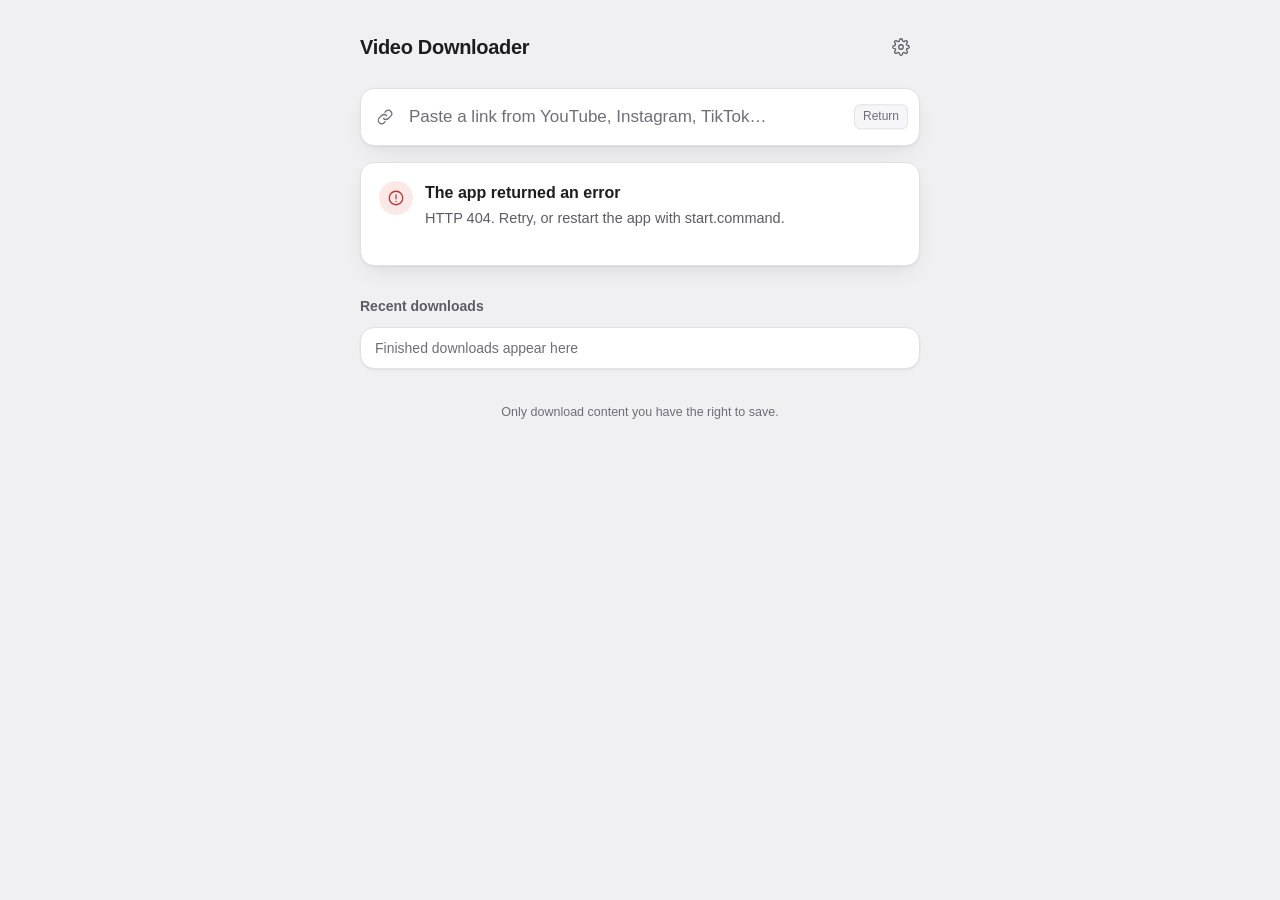
==== static/index.html @ 2c72c85d "Video Downloader: local yt-dlp app with QuickTime-safe MP4 output Flask backend on 127.0.0.1 with a " ====
<!doctype html>
<html lang="en">
<head>
<meta charset="utf-8">
<meta name="viewport" content="width=device-width, initial-scale=1">
<title>Video Downloader</title>
<link rel="stylesheet" href="/static/style.css">
</head>
<body>

<svg width="0" height="0" style="position:absolute" aria-hidden="true">
  <symbol id="i-link" viewBox="0 0 24 24"><path d="M10 14a4.5 4.5 0 0 0 6.4 0l3.2-3.2a4.5 4.5 0 0 0-6.4-6.4L12 5.6"/><path d="M14 10a4.5 4.5 0 0 0-6.4 0l-3.2 3.2a4.5 4.5 0 0 0 6.4 6.4l1.2-1.2"/></symbol>
  <symbol id="i-gear" viewBox="0 0 24 24"><circle cx="12" cy="12" r="3"/><path d="M19.4 15a1.7 1.7 0 0 0 .3 1.8l.1.1a2 2 0 1 1-2.8 2.8l-.1-.1a1.7 1.7 0 0 0-1.8-.3 1.7 1.7 0 0 0-1 1.5V21a2 2 0 1 1-4 0v-.1a1.7 1.7 0 0 0-1.1-1.5 1.7 1.7 0 0 0-1.8.3l-.1.1a2 2 0 1 1-2.8-2.8l.1-.1a1.7 1.7 0 0 0 .3-1.8 1.7 1.7 0 0 0-1.5-1H3a2 2 0 1 1 0-4h.1a1.7 1.7 0 0 0 1.5-1.1 1.7 1.7 0 0 0-.3-1.8l-.1-.1a2 2 0 1 1 2.8-2.8l.1.1a1.7 1.7 0 0 0 1.8.3H9a1.7 1.7 0 0 0 1-1.5V3a2 2 0 1 1 4 0v.1a1.7 1.7 0 0 0 1 1.5 1.7 1.7 0 0 0 1.8-.3l.1-.1a2 2 0 1 1 2.8 2.8l-.1.1a1.7 1.7 0 0 0-.3 1.8V9a1.7 1.7 0 0 0 1.5 1H21a2 2 0 1 1 0 4h-.1a1.7 1.7 0 0 0-1.5 1z"/></symbol>
  <symbol id="i-chevron" viewBox="0 0 24 24"><path d="m6 9 6 6 6-6"/></symbol>
  <symbol id="i-check" viewBox="0 0 24 24"><path d="m5 12.5 4.5 4.5L19 7.5"/></symbol>
  <symbol id="i-alert" viewBox="0 0 24 24"><path d="M12 8v5"/><path d="M12 16.5v.01"/><circle cx="12" cy="12" r="9"/></symbol>
  <symbol id="i-folder" viewBox="0 0 24 24"><path d="M3 7.5A1.5 1.5 0 0 1 4.5 6h4.2l2 2h8.8A1.5 1.5 0 0 1 21 9.5v8a1.5 1.5 0 0 1-1.5 1.5h-15A1.5 1.5 0 0 1 3 17.5z"/></symbol>
  <symbol id="i-play" viewBox="0 0 24 24"><path d="M8 5.5v13l10.5-6.5z"/></symbol>
  <symbol id="i-film" viewBox="0 0 24 24"><rect x="3" y="5" width="18" height="14" rx="2"/><path d="M7 5v14M17 5v14M3 9.5h4M3 14.5h4M17 9.5h4M17 14.5h4"/></symbol>
  <symbol id="i-wave" viewBox="0 0 24 24"><path d="M4 10v4M8 7v10M12 4v16M16 8v8M20 11v2"/></symbol>
  <symbol id="i-copy" viewBox="0 0 24 24"><rect x="9" y="9" width="11" height="11" rx="2"/><path d="M5 15V6a2 2 0 0 1 2-2h8"/></symbol>
</svg>

<main class="app" id="app">
  <header class="app-header">
    <h1 class="app-title">Video Downloader</h1>
    <button class="btn btn-quiet btn-icon" id="open-settings" aria-label="Settings" title="Settings">
      <svg class="icon"><use href="#i-gear"/></svg>
    </button>
  </header>

  <!-- Environment check -->
  <section class="panel" id="v-env" hidden aria-labelledby="env-title">
    <div class="notice">
      <div class="notice-icon"><svg class="icon"><use href="#i-alert"/></svg></div>
      <div>
        <h2 class="notice-title" id="env-title">ffmpeg is not installed</h2>
        <p class="notice-body">ffmpeg and ffprobe merge video with audio and check that files play in QuickTime. Run this in Terminal, then check again.</p>
      </div>
    </div>
    <div class="code-row">
      <code class="code" id="env-cmd">brew install ffmpeg</code>
      <button class="btn" id="copy-cmd"><svg class="icon"><use href="#i-copy"/></svg><span>Copy</span></button>
    </div>
    <ul class="env-list" id="env-list"></ul>
    <div class="actions"><button class="btn btn-primary btn-lg btn-block" id="env-recheck">Check again</button></div>
  </section>

  <!-- Main flow -->
  <div class="stack" id="v-main" hidden>
    <form class="field-wrap" id="url-form" autocomplete="off">
      <label for="url" class="sr-only">Video link</label>
      <svg class="icon field-icon"><use href="#i-link"/></svg>
      <input class="url-input" id="url" type="url" inputmode="url" spellcheck="false"
             placeholder="Paste a link from YouTube, Instagram, TikTok…" autofocus>
      <span class="field-hint" aria-hidden="true">Return</span>
    </form>

    <section class="panel" id="v-skeleton" hidden aria-busy="true" aria-label="Loading video details">
      <div class="media">
        <div class="thumb sk"></div>
        <div class="media-meta">
          <div class="sk sk-line" style="width:90%"></div>
          <div class="sk sk-line" style="width:60%"></div>
          <div class="sk sk-line" style="width:35%;margin-bottom:0"></div>
        </div>
      </div>
    </section>

    <section class="panel" id="v-card" hidden aria-labelledby="media-title">
      <div class="media">
        <div class="thumb" id="thumb"><span class="thumb-time" id="thumb-time" hidden></span></div>
        <div class="media-meta">
          <h2 class="media-title" id="media-title"></h2>
          <p class="media-sub" id="media-sub"></p>
          <p class="media-site" id="media-site"></p>
        </div>
      </div>

      <div class="options" id="v-options">
        <div class="opt-row">
          <span class="opt-label" id="lbl-mode">Download as</span>
          <div class="segmented" role="radiogroup" aria-labelledby="lbl-mode" id="mode">
            <button type="button" role="radio" aria-checked="true" data-mode="video">Video</button>
            <button type="button" role="radio" aria-checked="false" data-mode="audio">Audio</button>
          </div>
        </div>
        <div class="opt-row" id="row-res">
          <label class="opt-label" for="res">Resolution</label>
          <div class="select-wrap">
            <select class="select" id="res"></select>
            <svg class="icon"><use href="#i-chevron"/></svg>
          </div>
        </div>
        <div class="opt-row" id="row-afmt" hidden>
          <span class="opt-label" id="lbl-afmt">Format</span>
          <div class="segmented" role="radiogroup" aria-labelledby="lbl-afmt" id="afmt">
            <button type="button" role="radio" aria-checked="true" data-afmt="mp3">MP3</button>
            <button type="button" role="radio" aria-checked="false" data-afmt="m4a">M4A</button>
          </div>
        </div>
        <p class="opt-note" id="opt-note" aria-live="polite"></p>
        <div class="actions"><button class="btn btn-primary btn-lg btn-block" id="download">Download video</button></div>
      </div>

      <div class="options" id="v-progress" hidden>
        <ol class="steps" id="steps" aria-label="Progress">
          <li data-step="fetching">Fetching</li>
          <li data-step="downloading">Downloading</li>
          <li data-step="converting">Converting</li>
          <li data-step="done">Done</li>
        </ol>
        <div id="prog-live" aria-live="polite">
          <div class="prog-head">
            <span class="prog-label" id="prog-label">Fetching</span>
            <span class="prog-pct" id="prog-pct"></span>
          </div>
          <div class="timeline" role="progressbar" aria-labelledby="prog-label" aria-valuemin="0" aria-valuemax="100" id="bar">
            <div class="timeline-fill" id="bar-fill"></div>
            <div class="timeline-head" id="bar-head"></div>
          </div>
        </div>
        <div class="prog-stats" id="prog-stats">
          <span>Speed <b id="st-speed">–</b></span>
          <span>Time left <b id="st-eta">–</b></span>
          <span>Size <b id="st-size">–</b></span>
        </div>
        <div class="prog-foot">
          <span class="prog-note" id="prog-note"></span>
          <button class="btn" id="cancel">Cancel</button>
        </div>
      </div>

      <div class="options" id="v-done" hidden>
        <div class="done-head" aria-live="polite">
          <div class="badge-ok"><svg class="icon"><use href="#i-check"/></svg></div>
          <div>
            <h3 class="done-title" id="done-title"></h3>
            <p class="done-file" id="done-file"></p>
            <div class="done-checks" id="done-checks"></div>
          </div>
        </div>
        <div class="btn-row">
          <button class="btn btn-primary btn-lg" id="done-reveal"><svg class="icon"><use href="#i-folder"/></svg>Show in Finder</button>
          <button class="btn btn-lg" id="done-open"><svg class="icon"><use href="#i-play"/></svg>Open</button>
        </div>
      </div>
    </section>

    <section class="panel" id="v-error" hidden role="alert">
      <div class="notice">
        <div class="notice-icon"><svg class="icon"><use href="#i-alert"/></svg></div>
        <div>
          <h2 class="notice-title" id="err-title"></h2>
          <p class="notice-body" id="err-message"></p>
          <details class="notice-detail" id="err-details">
            <summary>Details</summary>
            <pre id="err-detail"></pre>
          </details>
        </div>
      </div>
      <div class="btn-row">
        <button class="btn btn-primary btn-lg" id="retry">Retry</button>
        <button class="btn btn-lg" id="err-settings">Open Settings</button>
      </div>
    </section>
  </div>

  <section class="panel" id="v-settings" hidden aria-labelledby="settings-title">
    <div class="settings-head">
      <h2 id="settings-title">Settings</h2>
      <button class="btn" id="close-settings">Done</button>
    </div>
    <div class="setting">
      <label class="setting-label" for="folder">Download folder</label>
      <input class="text-input" id="folder" spellcheck="false">
      <p class="setting-help" id="folder-help">Created if it doesn’t exist</p>
    </div>
    <div class="setting">
      <span class="setting-label" id="lbl-cookies">Use cookies from browser</span>
      <div class="segmented wide" role="radiogroup" aria-labelledby="lbl-cookies" id="cookies">
        <button type="button" role="radio" aria-checked="true" data-b="off">Off</button>
        <button type="button" role="radio" aria-checked="false" data-b="safari">Safari</button>
        <button type="button" role="radio" aria-checked="false" data-b="chrome">Chrome</button>
        <button type="button" role="radio" aria-checked="false" data-b="arc">Arc</button>
        <button type="button" role="radio" aria-checked="false" data-b="firefox">Firefox</button>
      </div>
      <p class="setting-help" id="cookie-help"></p>
    </div>
    <div class="setting">
      <div class="setting-row">
        <div>
          <span class="setting-label" style="margin:0">yt-dlp</span>
          <span class="version" id="ytdlp-version"></span>
        </div>
        <button class="btn" id="update">Update yt-dlp</button>
      </div>
      <p class="setting-help" id="update-status" aria-live="polite">Update when a site that used to work stops working</p>
    </div>
    <p class="saved" id="saved" aria-live="polite"></p>
  </section>

  <section id="v-recent" hidden aria-labelledby="recent-title">
    <h2 class="section-title" id="recent-title">Recent downloads</h2>
    <ul class="recent" id="recent"></ul>
  </section>

  <footer class="app-footer">Only download content you have the right to save.</footer>
</main>

<script src="/static/app.js"></script>
</body>
</html>
---- static/style.css ----
:root {
  color-scheme: light;
  --bg: #f0f0f3;
  --panel: #ffffff;
  --panel-2: #f6f6f8;
  --line: #e1e1e6;
  --line-strong: #c9c9d0;
  --text: #1d1d1f;
  --text-2: #5c5c66;
  --text-3: #6e6e78;
  --accent: #2f5bd3;
  --accent-hover: #2650c0;
  --accent-text: #ffffff;
  --accent-soft: #e6ecfb;
  --render: #a65800;
  --render-soft: #fbefe1;
  --ok: #1e7f43;
  --ok-soft: #e3f3e8;
  --danger: #c0322b;
  --danger-soft: #fbe9e8;
  --focus: #2f5bd3;
  --shadow: 0 1px 2px rgba(20, 20, 40, .06), 0 8px 24px -8px rgba(20, 20, 40, .12);
  --shadow-sm: 0 1px 2px rgba(20, 20, 40, .08);
  --skeleton: #e8e8ec;
  --skeleton-hi: #f4f4f7;
  --radius: 14px;
  --radius-sm: 9px;
  --ease: cubic-bezier(.16, 1, .3, 1);
}
@media (prefers-color-scheme: dark) {
  :root:not([data-theme="light"]) {
    color-scheme: dark;
    --bg: #18181b;
    --panel: #232327;
    --panel-2: #2b2b30;
    --line: #36363c;
    --line-strong: #4a4a52;
    --text: #f2f2f4;
    --text-2: #b0b0b8;
    --text-3: #9a9aa3;
    --accent: #7c97ff;
    --accent-hover: #93a9ff;
    --accent-text: #0f1530;
    --accent-soft: #2a3150;
    --render: #ffb24d;
    --render-soft: #3d2e1a;
    --ok: #5fd28a;
    --ok-soft: #1d3326;
    --danger: #ff7b72;
    --danger-soft: #3d2222;
    --focus: #7c97ff;
    --shadow: 0 1px 2px rgba(0, 0, 0, .3), 0 10px 28px -10px rgba(0, 0, 0, .55);
    --shadow-sm: 0 1px 2px rgba(0, 0, 0, .35);
    --skeleton: #2e2e33;
    --skeleton-hi: #38383e;
  }
}
:root[data-theme="dark"] {
  color-scheme: dark;
  --bg: #18181b;
  --panel: #232327;
  --panel-2: #2b2b30;
  --line: #36363c;
  --line-strong: #4a4a52;
  --text: #f2f2f4;
  --text-2: #b0b0b8;
  --text-3: #9a9aa3;
  --accent: #7c97ff;
  --accent-hover: #93a9ff;
  --accent-text: #0f1530;
  --accent-soft: #2a3150;
  --render: #ffb24d;
  --render-soft: #3d2e1a;
  --ok: #5fd28a;
  --ok-soft: #1d3326;
  --danger: #ff7b72;
  --danger-soft: #3d2222;
  --focus: #7c97ff;
  --shadow: 0 1px 2px rgba(0, 0, 0, .3), 0 10px 28px -10px rgba(0, 0, 0, .55);
  --shadow-sm: 0 1px 2px rgba(0, 0, 0, .35);
  --skeleton: #2e2e33;
  --skeleton-hi: #38383e;
}

* { box-sizing: border-box; }
html { -webkit-text-size-adjust: 100%; }
body {
  margin: 0;
  background: var(--bg);
  color: var(--text);
  font: 15px/1.45 -apple-system, BlinkMacSystemFont, "SF Pro Text", "SF Pro", "Helvetica Neue", sans-serif;
  -webkit-font-smoothing: antialiased;
}
::selection { background: var(--accent-soft); color: var(--text); }
button, input, select { font: inherit; color: inherit; }
:focus { outline: none; }
:focus-visible { outline: 3px solid var(--focus); outline-offset: 2px; border-radius: 8px; }
[hidden] { display: none !important; }
.sr-only { position: absolute; width: 1px; height: 1px; overflow: hidden; clip: rect(0 0 0 0); white-space: nowrap; }

.app {
  width: 100%;
  max-width: 592px;
  margin: 0 auto;
  padding: 28px 16px 32px;
}
.app-header {
  display: flex;
  align-items: center;
  justify-content: space-between;
  margin-bottom: 22px;
}
.app-title {
  margin: 0;
  font-size: 20px;
  font-weight: 650;
  letter-spacing: -0.015em;
}
.icon { width: 18px; height: 18px; flex: none; stroke: currentColor; fill: none; stroke-width: 1.7; stroke-linecap: round; stroke-linejoin: round; }

/* Buttons */
.btn {
  display: inline-flex; align-items: center; justify-content: center; gap: 7px;
  min-height: 40px; padding: 0 16px;
  border: 1px solid var(--line-strong); border-radius: 10px;
  background: var(--panel); color: var(--text);
  font-weight: 550; font-size: 14.5px;
  cursor: pointer; white-space: nowrap;
  box-shadow: var(--shadow-sm);
  transition: background .15s, border-color .15s, transform .1s;
}
.btn:hover { background: var(--panel-2); }
.btn:active { transform: translateY(1px); }
.btn:disabled { opacity: .5; cursor: default; }
.btn-primary { background: var(--accent); border-color: transparent; color: var(--accent-text); }
.btn-primary:hover { background: var(--accent-hover); }
.btn-lg { min-height: 46px; font-size: 15.5px; padding: 0 22px; }
.btn-block { width: 100%; }
.btn-quiet { border-color: transparent; background: transparent; box-shadow: none; color: var(--text-2); }
.btn-quiet:hover { background: var(--panel-2); color: var(--text); }
.btn-icon { width: 38px; min-height: 38px; padding: 0; }
.link-btn { border: 0; background: none; padding: 4px 2px; color: var(--accent); font-weight: 550; cursor: pointer; text-decoration: underline; text-underline-offset: 3px; text-decoration-color: transparent; }
.link-btn:hover { text-decoration-color: currentColor; }

/* Paste field */
.field-wrap { position: relative; }
.url-input {
  width: 100%; height: 58px;
  padding: 0 92px 0 48px;
  border: 1px solid var(--line); border-radius: var(--radius);
  background: var(--panel); box-shadow: var(--shadow);
  font-size: 17px; caret-color: var(--accent);
  transition: border-color .15s, box-shadow .15s;
}
.url-input::placeholder { color: var(--text-3); }
.url-input:focus { border-color: var(--accent); box-shadow: var(--shadow), 0 0 0 4px var(--accent-soft); outline: none; }
.field-icon { position: absolute; left: 16px; top: 50%; transform: translateY(-50%); color: var(--text-3); pointer-events: none; }
.field-hint {
  position: absolute; right: 12px; top: 50%; transform: translateY(-50%);
  padding: 3px 8px; border: 1px solid var(--line); border-radius: 6px;
  font-size: 12px; color: var(--text-3); background: var(--panel-2); pointer-events: none;
}

.stack > * + * { margin-top: 16px; }

/* Panels */
.panel {
  background: var(--panel);
  border: 1px solid var(--line);
  border-radius: var(--radius);
  box-shadow: var(--shadow);
  padding: 18px;
  animation: rise .35s var(--ease) both;
}
@keyframes rise { from { opacity: 0; transform: translateY(6px); } }

/* Media card */
.media { display: flex; gap: 16px; align-items: flex-start; }
.thumb {
  position: relative; flex: none;
  width: 168px; aspect-ratio: 16 / 9;
  border-radius: 9px; overflow: hidden;
  background: var(--panel-2);
}
.thumb img { width: 100%; height: 100%; object-fit: cover; display: block; }
.thumb-time {
  position: absolute; right: 6px; bottom: 6px;
  padding: 1px 6px; border-radius: 5px;
  background: rgba(0, 0, 0, .72); color: #fff;
  font-size: 12px; font-weight: 600; font-variant-numeric: tabular-nums;
}
.media-meta { min-width: 0; flex: 1; padding-top: 2px; }
.media-title {
  margin: 0 0 4px; font-size: 16.5px; font-weight: 620; line-height: 1.3; letter-spacing: -0.01em;
  display: -webkit-box; -webkit-line-clamp: 2; -webkit-box-orient: vertical; overflow: hidden;
}
.media-sub { margin: 0; color: var(--text-2); font-size: 14px; }
.media-sub span + span::before { content: ""; display: inline-block; width: 3px; height: 3px; margin: 0 8px 3px; border-radius: 50%; background: var(--text-3); vertical-align: middle; }
.media-site { margin: 8px 0 0; font-size: 13px; color: var(--text-3); }

/* Skeleton */
.sk { background: linear-gradient(90deg, var(--skeleton) 0%, var(--skeleton-hi) 50%, var(--skeleton) 100%); background-size: 200% 100%; animation: shimmer 1.2s linear infinite; border-radius: 6px; }
.sk-line { height: 14px; margin-bottom: 10px; }
@keyframes shimmer { from { background-position: 100% 0; } to { background-position: -100% 0; } }

/* Options */
.options { margin-top: 18px; padding-top: 18px; border-top: 1px solid var(--line); }
.opt-row { display: flex; gap: 12px; align-items: center; flex-wrap: wrap; }
.opt-row + .opt-row { margin-top: 14px; }
.opt-label { width: 92px; flex: none; font-size: 14px; color: var(--text-2); }
.segmented {
  display: inline-flex; padding: 3px; gap: 2px;
  border-radius: 10px; background: var(--panel-2); border: 1px solid var(--line);
}
.segmented button {
  min-width: 84px; min-height: 32px; padding: 0 14px;
  border: 0; border-radius: 7px; background: transparent;
  color: var(--text-2); font-weight: 550; font-size: 14px; cursor: pointer;
  transition: background .2s var(--ease), color .2s;
}
.segmented button[aria-checked="true"] { background: var(--panel); color: var(--text); box-shadow: var(--shadow-sm), 0 0 0 1px var(--line); }
.segmented.wide { display: flex; width: 100%; }
.segmented.wide button { flex: 1; min-width: 0; padding: 0 6px; }
.select-wrap { position: relative; flex: 1; min-width: 180px; }
.select {
  width: 100%; min-height: 38px; padding: 0 36px 0 12px;
  border: 1px solid var(--line-strong); border-radius: 9px;
  background: var(--panel); appearance: none; -webkit-appearance: none; cursor: pointer;
  font-variant-numeric: tabular-nums;
}
.select-wrap .icon { position: absolute; right: 11px; top: 50%; transform: translateY(-50%); width: 14px; height: 14px; pointer-events: none; color: var(--text-2); }
.opt-note { margin: 10px 0 0 104px; font-size: 13px; color: var(--text-3); }
.actions { margin-top: 20px; }

/* Progress */
.steps { display: flex; gap: 6px; margin: 0 0 18px; padding: 0; list-style: none; }
.steps li { flex: 1; font-size: 12.5px; color: var(--text-3); font-weight: 550; }
.steps li::before { content: ""; display: block; height: 3px; margin-bottom: 7px; border-radius: 2px; background: var(--line); transition: background .3s; }
.steps li.done { color: var(--text-2); }
.steps li.done::before { background: var(--text-3); }
.steps li.current { color: var(--text); }
.steps li.current::before { background: var(--accent); }
.steps li.current.render::before { background: var(--render); }

.prog-head { display: flex; align-items: baseline; justify-content: space-between; gap: 12px; margin-bottom: 10px; }
.prog-label { font-weight: 600; font-size: 15px; }
.prog-pct { font-size: 26px; font-weight: 650; letter-spacing: -0.02em; font-variant-numeric: tabular-nums; }
.timeline {
  position: relative; height: 10px; border-radius: 5px;
  background: var(--panel-2); border: 1px solid var(--line);
  background-image: repeating-linear-gradient(90deg, transparent 0 calc(10% - 1px), var(--line) calc(10% - 1px) 10%);
}
.timeline-fill {
  position: absolute; inset: 0 auto 0 0; width: 0;
  border-radius: 5px 0 0 5px; background: var(--accent);
  transition: width .45s var(--ease);
}
.timeline-head {
  position: absolute; top: -5px; bottom: -5px; left: 0; width: 2px;
  margin-left: -1px; border-radius: 1px; background: var(--text);
  transition: left .45s var(--ease);
}
.timeline-head::before {
  content: ""; position: absolute; top: -3px; left: -4px; width: 10px; height: 6px;
  border-radius: 2px 2px 5px 5px; background: var(--text);
}
.is-render .timeline-fill { background: var(--render); }
/* No percentage yet (fetching, merging): a sliding segment instead of a fill. */
.is-indeterminate .timeline-head { display: none; }
.is-indeterminate .timeline-fill { width: 30% !important; border-radius: 5px; animation: slide 1.1s var(--ease) infinite; }
@keyframes slide { from { left: -30%; } to { left: 100%; } }
.timeline { overflow: visible; }
.is-indeterminate .timeline { overflow: hidden; }
.prog-stats { display: flex; gap: 22px; margin-top: 12px; font-size: 13.5px; color: var(--text-2); font-variant-numeric: tabular-nums; }
.prog-stats b { color: var(--text); font-weight: 600; }
.prog-foot { display: flex; align-items: center; justify-content: space-between; gap: 12px; margin-top: 18px; }
.prog-note { font-size: 13px; color: var(--text-3); }

/* Done */
.done-head { display: flex; gap: 12px; align-items: flex-start; }
.badge-ok { flex: none; display: grid; place-items: center; width: 34px; height: 34px; border-radius: 50%; background: var(--ok-soft); color: var(--ok); animation: pop .4s var(--ease) both; }
@keyframes pop { from { transform: scale(.6); opacity: 0; } }
.done-title { margin: 0; font-weight: 620; font-size: 16px; }
.done-file { margin: 3px 0 0; font-size: 13.5px; color: var(--text-2); word-break: break-all; }
.done-checks { display: flex; gap: 8px; flex-wrap: wrap; margin-top: 10px; }
.chip { padding: 2px 9px; border-radius: 999px; font-size: 12.5px; font-weight: 550; background: var(--panel-2); color: var(--text-2); border: 1px solid var(--line); font-variant-numeric: tabular-nums; }
.btn-row { display: flex; gap: 10px; flex-wrap: wrap; margin-top: 18px; }
.btn-row .btn { flex: 1; min-width: 140px; }

/* Error / notice */
.notice { display: flex; gap: 12px; align-items: flex-start; }
.notice-icon { flex: none; display: grid; place-items: center; width: 34px; height: 34px; border-radius: 50%; background: var(--danger-soft); color: var(--danger); }
.notice-title { margin: 0; font-weight: 620; font-size: 16px; }
.notice-body { margin: 4px 0 0; color: var(--text-2); font-size: 14.5px; }
.notice-detail { margin: 12px 0 0; font-size: 12.5px; color: var(--text-3); }
.notice-detail summary { cursor: pointer; }
.notice-detail pre { margin: 8px 0 0; padding: 10px; border-radius: 8px; background: var(--panel-2); white-space: pre-wrap; word-break: break-word; font: 12px/1.5 ui-monospace, "SF Mono", Menlo, monospace; color: var(--text-2); }

.code-row { display: flex; gap: 8px; margin-top: 14px; }
.code {
  flex: 1; display: flex; align-items: center; min-height: 40px; padding: 0 12px;
  border-radius: 9px; background: var(--panel-2); border: 1px solid var(--line);
  font: 14px ui-monospace, "SF Mono", Menlo, monospace; user-select: all; overflow-x: auto; white-space: nowrap;
}
.env-list { margin: 14px 0 0; padding: 0; list-style: none; font-size: 14px; }
.env-list li { display: flex; justify-content: space-between; padding: 8px 0; border-top: 1px solid var(--line); }
.env-list .ok { color: var(--ok); font-weight: 550; }
.env-list .missing { color: var(--danger); font-weight: 550; }

/* Recent */
.section-title { margin: 30px 0 10px; font-size: 14px; font-weight: 620; color: var(--text-2); }
.recent { margin: 0; padding: 0; list-style: none; background: var(--panel); border: 1px solid var(--line); border-radius: var(--radius); box-shadow: var(--shadow-sm); overflow: hidden; }
.recent li { display: flex; align-items: center; gap: 12px; padding: 10px 8px 10px 14px; }
.recent li + li { border-top: 1px solid var(--line); }
.recent-kind { flex: none; color: var(--text-3); }
.recent-main { flex: 1; min-width: 0; }
.recent-title { margin: 0; font-size: 14.5px; font-weight: 550; white-space: nowrap; overflow: hidden; text-overflow: ellipsis; }
.recent-meta { margin: 1px 0 0; font-size: 12.5px; color: var(--text-3); font-variant-numeric: tabular-nums; }
.recent-meta span + span::before { content: ""; display: inline-block; width: 3px; height: 3px; margin: 0 7px 3px; border-radius: 50%; background: var(--text-3); vertical-align: middle; }
.recent-actions { display: flex; flex: none; }
.recent li.missing .recent-title { color: var(--text-3); }
.empty-recent { padding: 18px 14px; color: var(--text-3); font-size: 14px; text-align: center; }

/* Settings */
.settings-head { display: flex; align-items: center; justify-content: space-between; margin-bottom: 6px; }
.settings-head h2 { margin: 0; font-size: 17px; font-weight: 650; }
.setting { padding: 16px 0; border-top: 1px solid var(--line); }
.setting:first-of-type { border-top: 0; }
.setting-label { display: block; margin-bottom: 8px; font-weight: 600; font-size: 14.5px; }
.setting-help { margin: 8px 0 0; font-size: 13px; color: var(--text-3); }
.text-input {
  width: 100%; min-height: 40px; padding: 0 12px;
  border: 1px solid var(--line-strong); border-radius: 9px; background: var(--panel);
}
.text-input:focus { border-color: var(--accent); box-shadow: 0 0 0 4px var(--accent-soft); outline: none; }
.setting-row { display: flex; align-items: center; justify-content: space-between; gap: 12px; flex-wrap: wrap; }
.version { font-size: 13.5px; color: var(--text-2); font-variant-numeric: tabular-nums; }
.saved { font-size: 13px; color: var(--ok); font-weight: 550; }

.app-footer { margin-top: 34px; text-align: center; font-size: 12.5px; color: var(--text-3); }

@media (max-width: 520px) {
  .app { padding-top: 18px; }
  .media { flex-direction: column; gap: 12px; }
  .thumb { width: 100%; }
  .opt-label { width: 100%; }
  .opt-note { margin-left: 0; }
  .field-hint { display: none; }
  .url-input { padding-right: 16px; font-size: 16px; }
  .prog-stats { gap: 14px; flex-wrap: wrap; }
}
@media (prefers-reduced-motion: reduce) {
  *, *::before, *::after { animation-duration: .01ms !important; animation-iteration-count: 1 !important; transition-duration: .01ms !important; }
}
@media (prefers-reduced-motion: reduce) {
  .is-indeterminate .timeline-fill { animation: none !important; left: 0; width: 100% !important; opacity: .35; }
}
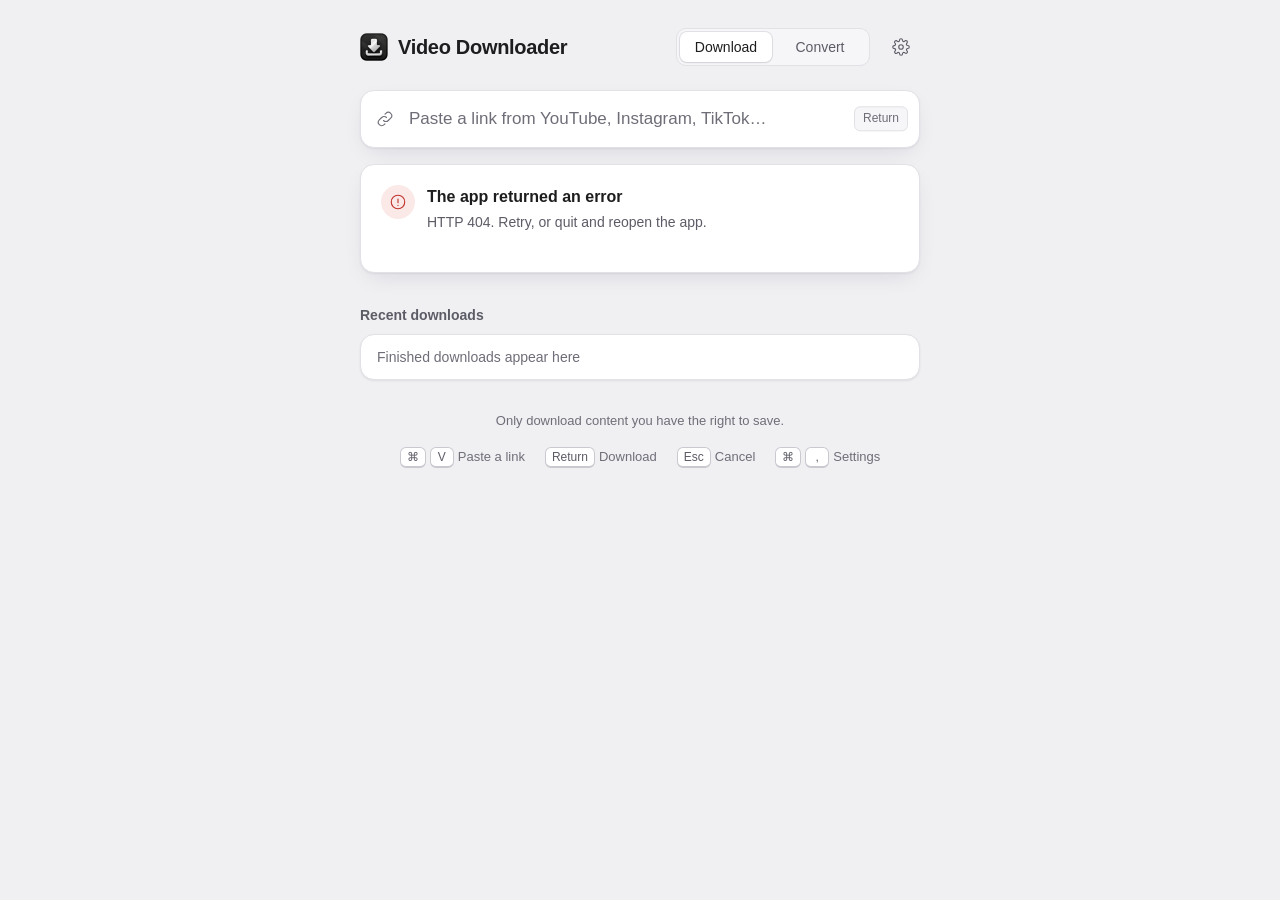
==== commit 822cc28e: "Video Downloader 2.0: Mac app, Convert, Chrome extension, phone mode - Mac app: pywebview window, Py" ====
--- a/static/index.html
+++ b/static/index.html
@@ -5,6 +5,12 @@
 <meta name="viewport" content="width=device-width, initial-scale=1">
 <title>Video Downloader</title>
 <link rel="stylesheet" href="/static/style.css">
+<link rel="icon" type="image/png" sizes="32x32" href="/static/icons/favicon-32.png">
+<link rel="icon" type="image/png" sizes="16x16" href="/static/icons/favicon-16.png">
+<link rel="apple-touch-icon" href="/static/icons/apple-touch-icon.png">
+<link rel="manifest" href="/manifest.webmanifest">
+<meta name="theme-color" content="#f0f0f3" media="(prefers-color-scheme: light)">
+<meta name="theme-color" content="#18181b" media="(prefers-color-scheme: dark)">
 </head>
 <body>
 
@@ -19,42 +25,70 @@
   <symbol id="i-film" viewBox="0 0 24 24"><rect x="3" y="5" width="18" height="14" rx="2"/><path d="M7 5v14M17 5v14M3 9.5h4M3 14.5h4M17 9.5h4M17 14.5h4"/></symbol>
   <symbol id="i-wave" viewBox="0 0 24 24"><path d="M4 10v4M8 7v10M12 4v16M16 8v8M20 11v2"/></symbol>
   <symbol id="i-copy" viewBox="0 0 24 24"><rect x="9" y="9" width="11" height="11" rx="2"/><path d="M5 15V6a2 2 0 0 1 2-2h8"/></symbol>
+  <symbol id="i-x" viewBox="0 0 24 24"><path d="M6.5 6.5l11 11M17.5 6.5l-11 11"/></symbol>
+  <symbol id="i-down" viewBox="0 0 24 24"><path d="M12 4v11"/><path d="m7 10.5 5 5 5-5"/><path d="M5 20h14"/></symbol>
+  <symbol id="i-file-in" viewBox="0 0 24 24"><path d="M12 3v10"/><path d="m8 9.5 4 4 4-4"/><path d="M4 15v3.5A1.5 1.5 0 0 0 5.5 20h13a1.5 1.5 0 0 0 1.5-1.5V15"/></symbol>
 </svg>
 
 <main class="app" id="app">
   <header class="app-header">
-    <h1 class="app-title">Video Downloader</h1>
-    <button class="btn btn-quiet btn-icon" id="open-settings" aria-label="Settings" title="Settings">
+    <div class="brand">
+      <span class="mark" aria-hidden="true"></span>
+      <h1 class="app-title">Video Downloader</h1>
+    </div>
+    <div class="tabs" role="tablist" aria-label="Mode" id="tabs" hidden>
+      <button type="button" role="tab" id="tab-download" aria-selected="true" aria-controls="v-main">Download</button>
+      <button type="button" role="tab" id="tab-convert" aria-selected="false" aria-controls="v-convert" tabindex="-1">Convert</button>
+    </div>
+    <button class="btn btn-quiet btn-icon" id="open-settings" aria-label="Settings" title="Settings  ⌘," hidden>
       <svg class="icon"><use href="#i-gear"/></svg>
     </button>
   </header>
 
-  <!-- Environment check -->
+  <!-- Phone: PIN gate -->
+  <section class="panel" id="v-pin" hidden aria-labelledby="pin-title">
+    <div class="pin-head">
+      <span class="mark" aria-hidden="true"></span>
+      <h2 id="pin-title">Enter the PIN from your Mac</h2>
+      <p class="notice-body" style="margin:0">On your Mac, open Video Downloader › Settings. The PIN is under “Use from my phone”.</p>
+    </div>
+    <form id="pin-form" autocomplete="off">
+      <label class="sr-only" for="pin">6-digit PIN</label>
+      <input class="pin-input" id="pin" inputmode="numeric" autocomplete="one-time-code" maxlength="7" placeholder="••••••" aria-describedby="pin-error">
+      <p class="pin-error" id="pin-error" role="alert" hidden></p>
+      <button class="btn btn-primary btn-lg btn-block" id="pin-go">Continue</button>
+    </form>
+  </section>
+
+  <!-- Missing tools -->
   <section class="panel" id="v-env" hidden aria-labelledby="env-title">
     <div class="notice">
       <div class="notice-icon"><svg class="icon"><use href="#i-alert"/></svg></div>
       <div>
-        <h2 class="notice-title" id="env-title">ffmpeg is not installed</h2>
-        <p class="notice-body">ffmpeg and ffprobe merge video with audio and check that files play in QuickTime. Run this in Terminal, then check again.</p>
-      </div>
-    </div>
-    <div class="code-row">
-      <code class="code" id="env-cmd">brew install ffmpeg</code>
-      <button class="btn" id="copy-cmd"><svg class="icon"><use href="#i-copy"/></svg><span>Copy</span></button>
+        <h2 class="notice-title" id="env-title">Part of the app is missing</h2>
+        <p class="notice-body" id="env-body">yt-dlp, ffmpeg or ffprobe couldn’t be found. Download Video Downloader again from GitHub.</p>
+      </div>
     </div>
     <ul class="env-list" id="env-list"></ul>
     <div class="actions"><button class="btn btn-primary btn-lg btn-block" id="env-recheck">Check again</button></div>
   </section>
 
-  <!-- Main flow -->
-  <div class="stack" id="v-main" hidden>
+  <!-- Download -->
+  <div class="stack" id="v-main" hidden role="tabpanel" aria-labelledby="tab-download">
     <form class="field-wrap" id="url-form" autocomplete="off">
       <label for="url" class="sr-only">Video link</label>
       <svg class="icon field-icon"><use href="#i-link"/></svg>
       <input class="url-input" id="url" type="url" inputmode="url" spellcheck="false"
-             placeholder="Paste a link from YouTube, Instagram, TikTok…" autofocus>
+             placeholder="Paste a link from YouTube, Instagram, TikTok…">
       <span class="field-hint" aria-hidden="true">Return</span>
     </form>
+
+    <div class="clip" id="clip" hidden>
+      <svg class="icon" aria-hidden="true"><use href="#i-copy"/></svg>
+      <span class="clip-text">On your clipboard: <b id="clip-url"></b></span>
+      <button class="btn btn-primary" id="clip-use">Use this link</button>
+      <button class="btn btn-quiet btn-icon" id="clip-dismiss" aria-label="Dismiss" title="Dismiss"><svg class="icon"><use href="#i-x"/></svg></button>
+    </div>
 
     <section class="panel" id="v-skeleton" hidden aria-busy="true" aria-label="Loading video details">
       <div class="media">
@@ -78,6 +112,14 @@
       </div>
 
       <div class="options" id="v-options">
+        <div class="existing" id="existing" hidden>
+          <div class="badge-ok"><svg class="icon"><use href="#i-check"/></svg></div>
+          <div class="existing-main">
+            <p class="existing-title" id="existing-title"></p>
+            <p class="existing-file" id="existing-file"></p>
+          </div>
+          <button class="btn only-mac" id="existing-reveal"><svg class="icon"><use href="#i-folder"/></svg>Show in Finder</button>
+        </div>
         <div class="opt-row">
           <span class="opt-label" id="lbl-mode">Download as</span>
           <div class="segmented" role="radiogroup" aria-labelledby="lbl-mode" id="mode">
@@ -140,9 +182,12 @@
             <div class="done-checks" id="done-checks"></div>
           </div>
         </div>
-        <div class="btn-row">
+        <div class="btn-row only-mac">
           <button class="btn btn-primary btn-lg" id="done-reveal"><svg class="icon"><use href="#i-folder"/></svg>Show in Finder</button>
           <button class="btn btn-lg" id="done-open"><svg class="icon"><use href="#i-play"/></svg>Open</button>
+        </div>
+        <div class="btn-row only-phone">
+          <a class="btn btn-primary btn-lg" id="done-save" download><svg class="icon"><use href="#i-down"/></svg>Save to this device</a>
         </div>
       </div>
     </section>
@@ -159,13 +204,49 @@
           </details>
         </div>
       </div>
-      <div class="btn-row">
+      <div class="btn-row" id="err-actions">
         <button class="btn btn-primary btn-lg" id="retry">Retry</button>
-        <button class="btn btn-lg" id="err-settings">Open Settings</button>
-      </div>
+      </div>
+      <p class="err-more" id="err-more" hidden></p>
     </section>
   </div>
 
+  <!-- Convert -->
+  <div class="stack" id="v-convert" hidden role="tabpanel" aria-labelledby="tab-convert">
+    <section class="panel" aria-label="Convert to audio">
+      <div class="drop" id="drop">
+        <div class="drop-icon"><svg class="icon"><use href="#i-file-in"/></svg></div>
+        <p class="drop-title" id="drop-title">Drop video or audio files here</p>
+        <p class="drop-sub">They start converting as soon as you add them</p>
+        <button class="btn" id="choose">Choose files…</button>
+      </div>
+      <div class="convert-opts">
+        <div class="opt-row">
+          <span class="opt-label" id="lbl-cfmt">Convert to</span>
+          <div class="segmented" role="radiogroup" aria-labelledby="lbl-cfmt" id="cfmt">
+            <button type="button" role="radio" aria-checked="true" data-cf="mp3">MP3</button>
+            <button type="button" role="radio" aria-checked="false" data-cf="m4a">M4A</button>
+            <button type="button" role="radio" aria-checked="false" data-cf="wav">WAV</button>
+          </div>
+        </div>
+        <div class="opt-row" id="row-cq">
+          <span class="opt-label" id="lbl-cq">Quality</span>
+          <div class="segmented" role="radiogroup" aria-labelledby="lbl-cq" id="cq">
+            <button type="button" role="radio" aria-checked="true" data-q="192">Standard</button>
+            <button type="button" role="radio" aria-checked="false" data-q="320">High</button>
+          </div>
+        </div>
+        <p class="opt-note" id="c-note"></p>
+      </div>
+    </section>
+    <section id="v-files" hidden aria-labelledby="files-title">
+      <h2 class="section-title" id="files-title">Files</h2>
+      <ul class="files" id="files"></ul>
+      <p class="sr-only" id="files-status" aria-live="polite"></p>
+    </section>
+  </div>
+
+  <!-- Settings -->
   <section class="panel" id="v-settings" hidden aria-labelledby="settings-title">
     <div class="settings-head">
       <h2 id="settings-title">Settings</h2>
@@ -173,7 +254,10 @@
     </div>
     <div class="setting">
       <label class="setting-label" for="folder">Download folder</label>
-      <input class="text-input" id="folder" spellcheck="false">
+      <div class="code-row tight">
+        <input class="text-input" id="folder" spellcheck="false">
+        <button class="btn" id="choose-folder">Choose…</button>
+      </div>
       <p class="setting-help" id="folder-help">Created if it doesn’t exist</p>
     </div>
     <div class="setting">
@@ -197,15 +281,51 @@
       </div>
       <p class="setting-help" id="update-status" aria-live="polite">Update when a site that used to work stops working</p>
     </div>
+    <div class="setting">
+      <span class="setting-label" id="lbl-token">Connect Chrome extension</span>
+      <div class="code-row tight">
+        <code class="code" id="token"></code>
+        <button class="btn" id="copy-token"><svg class="icon"><use href="#i-copy"/></svg><span>Copy</span></button>
+      </div>
+      <p class="setting-help">Paste this once in the extension’s Options. Without it, Chrome can’t send links to the app.</p>
+    </div>
+    <div class="setting">
+      <div class="setting-row">
+        <span class="setting-label" style="margin:0" id="lbl-phone">Use from my phone (same Wi-Fi)</span>
+        <button class="switch" role="switch" aria-checked="false" aria-labelledby="lbl-phone" id="phone-switch"></button>
+      </div>
+      <p class="setting-help" id="phone-off-help">Open the app in your phone’s browser. Downloads still run on this Mac.</p>
+      <div id="phone-on" hidden>
+        <div class="phone-pair">
+          <div class="qr-box" id="qr"></div>
+          <dl class="pair-facts">
+            <dt>Scan, or open on your phone</dt>
+            <dd id="phone-url"></dd>
+            <dt>PIN</dt>
+            <dd class="pin-code" id="phone-pin"></dd>
+          </dl>
+        </div>
+        <p class="warn"><svg class="icon"><use href="#i-alert"/></svg><span>Anyone on this Wi-Fi who has the PIN can use the app. It turns off when you quit.</span></p>
+      </div>
+    </div>
     <p class="saved" id="saved" aria-live="polite"></p>
   </section>
 
+  <!-- Recent -->
   <section id="v-recent" hidden aria-labelledby="recent-title">
     <h2 class="section-title" id="recent-title">Recent downloads</h2>
     <ul class="recent" id="recent"></ul>
   </section>
 
-  <footer class="app-footer">Only download content you have the right to save.</footer>
+  <footer class="app-footer">
+    Only download content you have the right to save.
+    <div class="keys" aria-label="Keyboard shortcuts">
+      <span><kbd>⌘</kbd><kbd>V</kbd>Paste a link</span>
+      <span><kbd>Return</kbd>Download</span>
+      <span><kbd>Esc</kbd>Cancel</span>
+      <span><kbd>⌘</kbd><kbd>,</kbd>Settings</span>
+    </div>
+  </footer>
 </main>
 
 <script src="/static/app.js"></script>
--- a/static/style.css
+++ b/static/style.css
@@ -1,3 +1,5 @@
+/* Video Downloader. Shared with preview.html (the design reference). */
+/* ===== App styles (shared with static/style.css) ===== */
 :root {
   color-scheme: light;
   --bg: #f0f0f3;
@@ -108,23 +110,23 @@
   display: flex;
   align-items: center;
   justify-content: space-between;
-  margin-bottom: 22px;
+  margin-bottom: 24px;
 }
 .app-title {
   margin: 0;
   font-size: 20px;
-  font-weight: 650;
+  font-weight: 600;
   letter-spacing: -0.015em;
 }
-.icon { width: 18px; height: 18px; flex: none; stroke: currentColor; fill: none; stroke-width: 1.7; stroke-linecap: round; stroke-linejoin: round; }
+.icon { width: 18px; height: 18px; flex: none; stroke: currentColor; fill: none; stroke-width: 1.5; stroke-linecap: round; stroke-linejoin: round; }
 
 /* Buttons */
 .btn {
-  display: inline-flex; align-items: center; justify-content: center; gap: 7px;
+  display: inline-flex; align-items: center; justify-content: center; gap: 8px;
   min-height: 40px; padding: 0 16px;
   border: 1px solid var(--line-strong); border-radius: 10px;
   background: var(--panel); color: var(--text);
-  font-weight: 550; font-size: 14.5px;
+  font-weight: 500; font-size: 14px;
   cursor: pointer; white-space: nowrap;
   box-shadow: var(--shadow-sm);
   transition: background .15s, border-color .15s, transform .1s;
@@ -134,12 +136,12 @@
 .btn:disabled { opacity: .5; cursor: default; }
 .btn-primary { background: var(--accent); border-color: transparent; color: var(--accent-text); }
 .btn-primary:hover { background: var(--accent-hover); }
-.btn-lg { min-height: 46px; font-size: 15.5px; padding: 0 22px; }
+.btn-lg { min-height: 48px; font-size: 16px; padding: 0 24px; }
 .btn-block { width: 100%; }
 .btn-quiet { border-color: transparent; background: transparent; box-shadow: none; color: var(--text-2); }
 .btn-quiet:hover { background: var(--panel-2); color: var(--text); }
 .btn-icon { width: 38px; min-height: 38px; padding: 0; }
-.link-btn { border: 0; background: none; padding: 4px 2px; color: var(--accent); font-weight: 550; cursor: pointer; text-decoration: underline; text-underline-offset: 3px; text-decoration-color: transparent; }
+.link-btn { border: 0; background: none; padding: 4px 2px; color: var(--accent); font-weight: 500; cursor: pointer; text-decoration: underline; text-underline-offset: 3px; text-decoration-color: transparent; }
 .link-btn:hover { text-decoration-color: currentColor; }
 
 /* Paste field */
@@ -169,7 +171,7 @@
   border: 1px solid var(--line);
   border-radius: var(--radius);
   box-shadow: var(--shadow);
-  padding: 18px;
+  padding: 20px;
   animation: rise .35s var(--ease) both;
 }
 @keyframes rise { from { opacity: 0; transform: translateY(6px); } }
@@ -182,7 +184,8 @@
   border-radius: 9px; overflow: hidden;
   background: var(--panel-2);
 }
-.thumb img { width: 100%; height: 100%; object-fit: cover; display: block; }
+.thumb img, .thumb .thumb-fake { width: 100%; height: 100%; object-fit: cover; display: block; }
+.thumb-fake { background: linear-gradient(180deg, #9fb7c9 0%, #c8d3c0 48%, #6f8a5c 49%, #4f6b44 100%); }
 .thumb-time {
   position: absolute; right: 6px; bottom: 6px;
   padding: 1px 6px; border-radius: 5px;
@@ -191,7 +194,7 @@
 }
 .media-meta { min-width: 0; flex: 1; padding-top: 2px; }
 .media-title {
-  margin: 0 0 4px; font-size: 16.5px; font-weight: 620; line-height: 1.3; letter-spacing: -0.01em;
+  margin: 0 0 4px; font-size: 16px; font-weight: 600; line-height: 1.3;
   display: -webkit-box; -webkit-line-clamp: 2; -webkit-box-orient: vertical; overflow: hidden;
 }
 .media-sub { margin: 0; color: var(--text-2); font-size: 14px; }
@@ -204,9 +207,9 @@
 @keyframes shimmer { from { background-position: 100% 0; } to { background-position: -100% 0; } }
 
 /* Options */
-.options { margin-top: 18px; padding-top: 18px; border-top: 1px solid var(--line); }
+.options { margin-top: 20px; padding-top: 20px; border-top: 1px solid var(--line); }
 .opt-row { display: flex; gap: 12px; align-items: center; flex-wrap: wrap; }
-.opt-row + .opt-row { margin-top: 14px; }
+.opt-row + .opt-row { margin-top: 12px; }
 .opt-label { width: 92px; flex: none; font-size: 14px; color: var(--text-2); }
 .segmented {
   display: inline-flex; padding: 3px; gap: 2px;
@@ -215,7 +218,7 @@
 .segmented button {
   min-width: 84px; min-height: 32px; padding: 0 14px;
   border: 0; border-radius: 7px; background: transparent;
-  color: var(--text-2); font-weight: 550; font-size: 14px; cursor: pointer;
+  color: var(--text-2); font-weight: 500; font-size: 14px; cursor: pointer;
   transition: background .2s var(--ease), color .2s;
 }
 .segmented button[aria-checked="true"] { background: var(--panel); color: var(--text); box-shadow: var(--shadow-sm), 0 0 0 1px var(--line); }
@@ -229,13 +232,13 @@
   font-variant-numeric: tabular-nums;
 }
 .select-wrap .icon { position: absolute; right: 11px; top: 50%; transform: translateY(-50%); width: 14px; height: 14px; pointer-events: none; color: var(--text-2); }
-.opt-note { margin: 10px 0 0 104px; font-size: 13px; color: var(--text-3); }
+.opt-note { margin: 12px 0 0 104px; font-size: 13px; color: var(--text-3); }
 .actions { margin-top: 20px; }
 
 /* Progress */
-.steps { display: flex; gap: 6px; margin: 0 0 18px; padding: 0; list-style: none; }
-.steps li { flex: 1; font-size: 12.5px; color: var(--text-3); font-weight: 550; }
-.steps li::before { content: ""; display: block; height: 3px; margin-bottom: 7px; border-radius: 2px; background: var(--line); transition: background .3s; }
+.steps { display: flex; gap: 8px; margin: 0 0 20px; padding: 0; list-style: none; }
+.steps li { flex: 1; font-size: 13px; color: var(--text-3); font-weight: 500; }
+.steps li::before { content: ""; display: block; height: 3px; margin-bottom: 8px; border-radius: 2px; background: var(--line); transition: background .3s; }
 .steps li.done { color: var(--text-2); }
 .steps li.done::before { background: var(--text-3); }
 .steps li.current { color: var(--text); }
@@ -244,7 +247,7 @@
 
 .prog-head { display: flex; align-items: baseline; justify-content: space-between; gap: 12px; margin-bottom: 10px; }
 .prog-label { font-weight: 600; font-size: 15px; }
-.prog-pct { font-size: 26px; font-weight: 650; letter-spacing: -0.02em; font-variant-numeric: tabular-nums; }
+.prog-pct { font-size: 26px; font-weight: 600; letter-spacing: -0.02em; font-variant-numeric: tabular-nums; }
 .timeline {
   position: relative; height: 10px; border-radius: 5px;
   background: var(--panel-2); border: 1px solid var(--line);
@@ -265,34 +268,28 @@
   border-radius: 2px 2px 5px 5px; background: var(--text);
 }
 .is-render .timeline-fill { background: var(--render); }
-/* No percentage yet (fetching, merging): a sliding segment instead of a fill. */
-.is-indeterminate .timeline-head { display: none; }
-.is-indeterminate .timeline-fill { width: 30% !important; border-radius: 5px; animation: slide 1.1s var(--ease) infinite; }
-@keyframes slide { from { left: -30%; } to { left: 100%; } }
-.timeline { overflow: visible; }
-.is-indeterminate .timeline { overflow: hidden; }
-.prog-stats { display: flex; gap: 22px; margin-top: 12px; font-size: 13.5px; color: var(--text-2); font-variant-numeric: tabular-nums; }
+.prog-stats { display: flex; gap: 24px; margin-top: 12px; font-size: 13px; color: var(--text-2); font-variant-numeric: tabular-nums; }
 .prog-stats b { color: var(--text); font-weight: 600; }
-.prog-foot { display: flex; align-items: center; justify-content: space-between; gap: 12px; margin-top: 18px; }
+.prog-foot { display: flex; align-items: center; justify-content: space-between; gap: 12px; margin-top: 20px; }
 .prog-note { font-size: 13px; color: var(--text-3); }
 
 /* Done */
 .done-head { display: flex; gap: 12px; align-items: flex-start; }
 .badge-ok { flex: none; display: grid; place-items: center; width: 34px; height: 34px; border-radius: 50%; background: var(--ok-soft); color: var(--ok); animation: pop .4s var(--ease) both; }
 @keyframes pop { from { transform: scale(.6); opacity: 0; } }
-.done-title { margin: 0; font-weight: 620; font-size: 16px; }
-.done-file { margin: 3px 0 0; font-size: 13.5px; color: var(--text-2); word-break: break-all; }
-.done-checks { display: flex; gap: 8px; flex-wrap: wrap; margin-top: 10px; }
-.chip { padding: 2px 9px; border-radius: 999px; font-size: 12.5px; font-weight: 550; background: var(--panel-2); color: var(--text-2); border: 1px solid var(--line); font-variant-numeric: tabular-nums; }
-.btn-row { display: flex; gap: 10px; flex-wrap: wrap; margin-top: 18px; }
+.done-title { margin: 0; font-weight: 600; font-size: 16px; }
+.done-file { margin: 3px 0 0; font-size: 13px; color: var(--text-2); word-break: break-all; }
+.done-checks { display: flex; gap: 8px; flex-wrap: wrap; margin-top: 12px; }
+.chip { padding: 2px 8px; border-radius: 6px; font-size: 13px; font-weight: 500; background: var(--panel-2); color: var(--text-2); border: 1px solid var(--line); font-variant-numeric: tabular-nums; }
+.btn-row { display: flex; gap: 12px; flex-wrap: wrap; margin-top: 20px; }
 .btn-row .btn { flex: 1; min-width: 140px; }
 
 /* Error / notice */
 .notice { display: flex; gap: 12px; align-items: flex-start; }
 .notice-icon { flex: none; display: grid; place-items: center; width: 34px; height: 34px; border-radius: 50%; background: var(--danger-soft); color: var(--danger); }
-.notice-title { margin: 0; font-weight: 620; font-size: 16px; }
-.notice-body { margin: 4px 0 0; color: var(--text-2); font-size: 14.5px; }
-.notice-detail { margin: 12px 0 0; font-size: 12.5px; color: var(--text-3); }
+.notice-title { margin: 0; font-weight: 600; font-size: 16px; }
+.notice-body { margin: 4px 0 0; color: var(--text-2); font-size: 14px; }
+.notice-detail { margin: 12px 0 0; font-size: 13px; color: var(--text-3); }
 .notice-detail summary { cursor: pointer; }
 .notice-detail pre { margin: 8px 0 0; padding: 10px; border-radius: 8px; background: var(--panel-2); white-space: pre-wrap; word-break: break-word; font: 12px/1.5 ui-monospace, "SF Mono", Menlo, monospace; color: var(--text-2); }
 
@@ -304,29 +301,28 @@
 }
 .env-list { margin: 14px 0 0; padding: 0; list-style: none; font-size: 14px; }
 .env-list li { display: flex; justify-content: space-between; padding: 8px 0; border-top: 1px solid var(--line); }
-.env-list .ok { color: var(--ok); font-weight: 550; }
-.env-list .missing { color: var(--danger); font-weight: 550; }
+.env-list .ok { color: var(--ok); font-weight: 500; }
+.env-list .missing { color: var(--danger); font-weight: 500; }
 
 /* Recent */
-.section-title { margin: 30px 0 10px; font-size: 14px; font-weight: 620; color: var(--text-2); }
+.section-title { margin: 32px 0 8px; font-size: 14px; font-weight: 600; color: var(--text-2); }
 .recent { margin: 0; padding: 0; list-style: none; background: var(--panel); border: 1px solid var(--line); border-radius: var(--radius); box-shadow: var(--shadow-sm); overflow: hidden; }
-.recent li { display: flex; align-items: center; gap: 12px; padding: 10px 8px 10px 14px; }
+.recent li { display: flex; align-items: center; gap: 12px; padding: 12px 8px 12px 16px; }
 .recent li + li { border-top: 1px solid var(--line); }
 .recent-kind { flex: none; color: var(--text-3); }
 .recent-main { flex: 1; min-width: 0; }
-.recent-title { margin: 0; font-size: 14.5px; font-weight: 550; white-space: nowrap; overflow: hidden; text-overflow: ellipsis; }
-.recent-meta { margin: 1px 0 0; font-size: 12.5px; color: var(--text-3); font-variant-numeric: tabular-nums; }
+.recent-title { margin: 0; font-size: 14px; font-weight: 500; white-space: nowrap; overflow: hidden; text-overflow: ellipsis; }
+.recent-meta { margin: 1px 0 0; font-size: 13px; color: var(--text-3); font-variant-numeric: tabular-nums; }
 .recent-meta span + span::before { content: ""; display: inline-block; width: 3px; height: 3px; margin: 0 7px 3px; border-radius: 50%; background: var(--text-3); vertical-align: middle; }
 .recent-actions { display: flex; flex: none; }
-.recent li.missing .recent-title { color: var(--text-3); }
-.empty-recent { padding: 18px 14px; color: var(--text-3); font-size: 14px; text-align: center; }
+.empty-recent { padding: 20px 16px; color: var(--text-3); font-size: 14px; text-align: center; }
 
 /* Settings */
 .settings-head { display: flex; align-items: center; justify-content: space-between; margin-bottom: 6px; }
-.settings-head h2 { margin: 0; font-size: 17px; font-weight: 650; }
+.settings-head h2 { margin: 0; font-size: 17px; font-weight: 600; }
 .setting { padding: 16px 0; border-top: 1px solid var(--line); }
 .setting:first-of-type { border-top: 0; }
-.setting-label { display: block; margin-bottom: 8px; font-weight: 600; font-size: 14.5px; }
+.setting-label { display: block; margin-bottom: 8px; font-weight: 600; font-size: 14px; }
 .setting-help { margin: 8px 0 0; font-size: 13px; color: var(--text-3); }
 .text-input {
   width: 100%; min-height: 40px; padding: 0 12px;
@@ -334,10 +330,10 @@
 }
 .text-input:focus { border-color: var(--accent); box-shadow: 0 0 0 4px var(--accent-soft); outline: none; }
 .setting-row { display: flex; align-items: center; justify-content: space-between; gap: 12px; flex-wrap: wrap; }
-.version { font-size: 13.5px; color: var(--text-2); font-variant-numeric: tabular-nums; }
-.saved { font-size: 13px; color: var(--ok); font-weight: 550; }
-
-.app-footer { margin-top: 34px; text-align: center; font-size: 12.5px; color: var(--text-3); }
+.version { font-size: 13px; color: var(--text-2); font-variant-numeric: tabular-nums; }
+.saved { font-size: 13px; color: var(--ok); font-weight: 500; }
+
+.app-footer { margin-top: 32px; text-align: center; font-size: 13px; color: var(--text-3); }
 
 @media (max-width: 520px) {
   .app { padding-top: 18px; }
@@ -352,6 +348,169 @@
 @media (prefers-reduced-motion: reduce) {
   *, *::before, *::after { animation-duration: .01ms !important; animation-iteration-count: 1 !important; transition-duration: .01ms !important; }
 }
-@media (prefers-reduced-motion: reduce) {
-  .is-indeterminate .timeline-fill { animation: none !important; left: 0; width: 100% !important; opacity: .35; }
-}
+
+/* Brand mark + tabs */
+.mark { display: block; flex: none; background: url("/static/icons/mark-56.png") center / contain no-repeat; }
+.app-header { gap: 12px; }
+.brand { display: flex; align-items: center; gap: 10px; flex: 1; min-width: 0; }
+.brand .mark { width: 28px; height: 28px; }
+.tabs { display: inline-flex; padding: 3px; gap: 2px; border-radius: 10px; background: var(--panel-2); border: 1px solid var(--line); }
+.tabs button {
+  min-width: 92px; min-height: 30px; padding: 0 14px;
+  border: 0; border-radius: 7px; background: transparent;
+  color: var(--text-2); font-weight: 500; font-size: 14px; cursor: pointer;
+  transition: background .2s var(--ease), color .2s;
+}
+.tabs button[aria-selected="true"] { background: var(--panel); color: var(--text); box-shadow: var(--shadow-sm), 0 0 0 1px var(--line); }
+
+/* Convert */
+.drop {
+  display: grid; justify-items: center; gap: 6px;
+  padding: 24px 20px; border: 1.5px dashed var(--line-strong); border-radius: 12px;
+  background: var(--panel-2); text-align: center;
+  transition: border-color .15s, background .15s;
+}
+.drop.is-over { border-color: var(--accent); background: var(--accent-soft); }
+.drop-icon { display: grid; place-items: center; width: 40px; height: 40px; margin-bottom: 4px; border-radius: 50%; background: var(--panel); border: 1px solid var(--line); color: var(--text-2); }
+.drop-title { margin: 0; font-weight: 600; font-size: 16px; }
+.drop-sub { margin: 0 0 8px; font-size: 13px; color: var(--text-3); }
+.drop.compact { grid-template-columns: auto 1fr auto; justify-items: start; align-items: center; gap: 12px; padding: 12px 12px 12px 14px; text-align: left; }
+.drop.compact .drop-icon { width: 32px; height: 32px; margin: 0; }
+.drop.compact .drop-sub { display: none; }
+.drop.compact .drop-title { font-size: 14px; font-weight: 500; color: var(--text-2); }
+.convert-opts { margin-top: 20px; }
+
+.files { margin: 0; padding: 0; list-style: none; background: var(--panel); border: 1px solid var(--line); border-radius: var(--radius); box-shadow: var(--shadow-sm); overflow: hidden; }
+.files li { display: flex; align-items: center; gap: 12px; padding: 12px 8px 12px 16px; }
+.files li + li { border-top: 1px solid var(--line); }
+.file-icon { flex: none; color: var(--text-3); }
+.file-icon.ok { color: var(--ok); }
+.file-icon.err { color: var(--danger); }
+.file-main { flex: 1; min-width: 0; }
+.file-name { margin: 0; font-size: 14px; font-weight: 500; white-space: nowrap; overflow: hidden; text-overflow: ellipsis; }
+.file-meta { margin: 1px 0 0; font-size: 13px; color: var(--text-3); font-variant-numeric: tabular-nums; }
+.file-meta span + span::before { content: ""; display: inline-block; width: 3px; height: 3px; margin: 0 7px 3px; border-radius: 50%; background: var(--text-3); vertical-align: middle; }
+.file-meta.err { color: var(--danger); }
+.timeline.sm { height: 6px; margin: 8px 0 3px; border-radius: 3px; }
+.timeline.sm .timeline-fill { border-radius: 3px 0 0 3px; background: var(--render); }
+.timeline.sm .timeline-head { top: -4px; bottom: -4px; }
+.timeline.sm .timeline-head::before { top: -2px; left: -3px; width: 8px; height: 4px; }
+
+/* Settings: switch, token, phone */
+.switch {
+  position: relative; flex: none; width: 46px; height: 28px; padding: 0;
+  border: 0; border-radius: 999px; background: var(--line-strong); cursor: pointer;
+  transition: background .2s var(--ease);
+}
+.switch::after {
+  content: ""; position: absolute; top: 3px; left: 3px; width: 22px; height: 22px;
+  border-radius: 50%; background: #fff; box-shadow: 0 1px 3px rgba(0, 0, 0, .25);
+  transition: transform .25s var(--ease);
+}
+.switch[aria-checked="true"] { background: var(--accent); }
+.switch[aria-checked="true"]::after { transform: translateX(18px); }
+.code-row.tight { margin-top: 0; }
+.phone-pair {
+  display: flex; gap: 20px; align-items: center; margin-top: 12px; padding: 16px;
+  border-radius: 12px; background: var(--panel-2); border: 1px solid var(--line);
+}
+.qr-box { flex: none; width: 128px; height: 128px; padding: 9px; border-radius: 10px; background: #fff; color: #111; }
+.qr-box svg { display: block; width: 100%; height: 100%; shape-rendering: crispEdges; }
+.pair-facts { margin: 0; min-width: 0; }
+.pair-facts dt { font-size: 13px; color: var(--text-3); }
+.pair-facts dd { margin: 1px 0 10px; font-weight: 600; word-break: break-all; }
+.pair-facts dd:last-child { margin-bottom: 0; }
+.pin-code { font: 600 24px/1.2 ui-monospace, "SF Mono", Menlo, monospace; letter-spacing: .06em; font-variant-numeric: tabular-nums; }
+.warn { display: flex; gap: 8px; align-items: flex-start; margin: 12px 0 0; font-size: 13px; color: var(--text-2); }
+.warn .icon { width: 16px; height: 16px; margin-top: 1px; color: var(--render); }
+
+/* Phone (PIN gate, save button) */
+.pin-head { display: flex; flex-direction: column; align-items: center; text-align: center; gap: 8px; margin-bottom: 20px; }
+.pin-head .mark { width: 44px; height: 44px; }
+.pin-head h2 { margin: 4px 0 0; font-size: 18px; font-weight: 600; }
+.pin-input {
+  width: 100%; height: 60px; margin-bottom: 12px;
+  border: 1px solid var(--line-strong); border-radius: 12px; background: var(--panel);
+  text-align: center; font: 600 28px ui-monospace, "SF Mono", Menlo, monospace; letter-spacing: .35em; font-variant-numeric: tabular-nums;
+}
+.pin-input:focus { border-color: var(--accent); box-shadow: 0 0 0 4px var(--accent-soft); outline: none; }
+.pin-input[aria-invalid="true"] { border-color: var(--danger); }
+.pin-error { margin: 0 0 12px; font-size: 13px; color: var(--danger); text-align: center; }
+.only-phone { display: none !important; }
+.is-phone .only-phone { display: flex !important; }
+.is-phone .only-mac { display: none !important; }
+
+/* Chrome extension popup */
+.popup { width: 340px; padding: 14px; border: 1px solid var(--line); border-radius: 12px; background: var(--bg); box-shadow: var(--shadow); font-size: 14px; }
+.pop-head { display: flex; align-items: center; gap: 8px; margin-bottom: 12px; font-weight: 600; font-size: 13px; }
+.pop-head .mark { width: 20px; height: 20px; }
+.pop-head .btn-icon { width: 30px; min-height: 30px; margin-left: auto; }
+.pop-head .btn-icon .icon { width: 16px; height: 16px; }
+.pop-page { padding: 12px; border: 1px solid var(--line); border-radius: 10px; background: var(--panel); }
+.pop-title { margin: 0; font-weight: 600; line-height: 1.3; display: -webkit-box; -webkit-line-clamp: 2; -webkit-box-orient: vertical; overflow: hidden; }
+.pop-host { margin: 2px 0 0; font-size: 13px; color: var(--text-3); }
+.pop-actions { display: grid; grid-template-columns: 1fr 1fr; gap: 8px; margin-top: 12px; }
+.pop-note { margin: 10px 0 0; font-size: 13px; color: var(--text-3); }
+.pop-status { margin-top: 12px; padding: 12px; border: 1px solid var(--line); border-radius: 10px; background: var(--panel); }
+.pop-status .prog-head { margin-bottom: 8px; }
+.pop-status .prog-pct { font-size: 18px; }
+.pop-status .notice-icon, .pop-status .badge-ok { width: 28px; height: 28px; }
+.pop-status .notice-icon .icon, .pop-status .badge-ok .icon { width: 16px; height: 16px; }
+.pop-status .notice-title, .pop-status .done-title { font-size: 14px; }
+.pop-status .notice-body { font-size: 13px; margin-top: 2px; }
+.pop-status .done-file { font-size: 13px; }
+.pop-status .link-btn { margin-top: 6px; padding-left: 0; font-size: 13px; }
+
+/* Touch screens: 44 px targets */
+@media (pointer: coarse) {
+  .btn-icon { width: 44px; min-height: 44px; }
+  .segmented button, .tabs button { min-height: 40px; }
+  .btn { min-height: 44px; }
+}
+
+@media (max-width: 520px) {
+  .app-header { flex-wrap: wrap; }
+  .tabs { order: 3; display: flex; width: 100%; }
+  .tabs button { flex: 1; }
+  .phone-pair { flex-direction: column; align-items: flex-start; }
+  .drop.compact { grid-template-columns: auto 1fr; }
+  .drop.compact .btn { grid-column: 1 / -1; width: 100%; }
+}
+
+
+/* ===== App-only ===== */
+.thumb img { width: 100%; height: 100%; object-fit: cover; display: block; }
+/* No percentage yet (fetching, merging): a dimmed full bar instead of a fill. */
+.is-indeterminate .timeline-head { display: none; }
+.is-indeterminate .timeline-fill { left: 0; width: 100% !important; opacity: .35; }
+.is-indeterminate .timeline { overflow: hidden; }
+.recent li.missing .recent-title { color: var(--text-3); }
+.is-phone #tabs, .is-phone #open-settings { display: none !important; }
+
+/* Link found on the clipboard */
+.clip { display: flex; align-items: center; gap: 12px; padding: 8px 8px 8px 16px; border: 1px solid var(--line); border-radius: 12px; background: var(--panel); box-shadow: var(--shadow-sm); font-size: 14px; animation: rise .25s var(--ease) both; }
+.clip > .icon { color: var(--text-3); }
+.clip-text { flex: 1; min-width: 0; white-space: nowrap; overflow: hidden; text-overflow: ellipsis; color: var(--text-2); }
+.clip-text b { color: var(--text); font-weight: 500; }
+.clip .btn { min-height: 32px; padding: 0 12px; font-size: 13px; }
+.clip .btn-icon { width: 32px; padding: 0; }
+.stack > .clip { margin-top: 8px; }
+
+/* Already downloaded */
+.existing { display: flex; gap: 12px; align-items: center; margin-bottom: 16px; padding: 12px; border: 1px solid var(--line); border-radius: 10px; background: var(--panel-2); }
+.existing .badge-ok { width: 28px; height: 28px; animation: none; }
+.existing .badge-ok .icon { width: 16px; height: 16px; }
+.existing-main { flex: 1; min-width: 0; }
+.existing-title { margin: 0; font-size: 14px; font-weight: 500; }
+.existing-file { margin: 2px 0 0; font-size: 13px; color: var(--text-3); white-space: nowrap; overflow: hidden; text-overflow: ellipsis; }
+
+/* Keyboard shortcuts */
+.keys { display: flex; flex-wrap: wrap; justify-content: center; gap: 8px 20px; margin-top: 16px; font-size: 13px; color: var(--text-3); }
+kbd { display: inline-block; min-width: 24px; margin-right: 4px; padding: 0 6px; border: 1px solid var(--line-strong); border-bottom-width: 2px; border-radius: 6px; background: var(--panel); color: var(--text-2); font: 12px/18px -apple-system, BlinkMacSystemFont, sans-serif; text-align: center; }
+.is-phone .keys { display: none; }
+@media (pointer: coarse) { .keys { display: none; } }
+
+/* Other browsers to retry with, under the error actions */
+.err-more { margin: 12px 0 0; font-size: 13px; color: var(--text-3); text-align: center; }
+.link { padding: 0; border: 0; background: none; font: inherit; color: var(--accent); cursor: pointer; text-decoration: underline; text-decoration-color: transparent; text-underline-offset: 2px; transition: text-decoration-color .15s var(--ease); }
+.link:hover { text-decoration-color: currentColor; }
